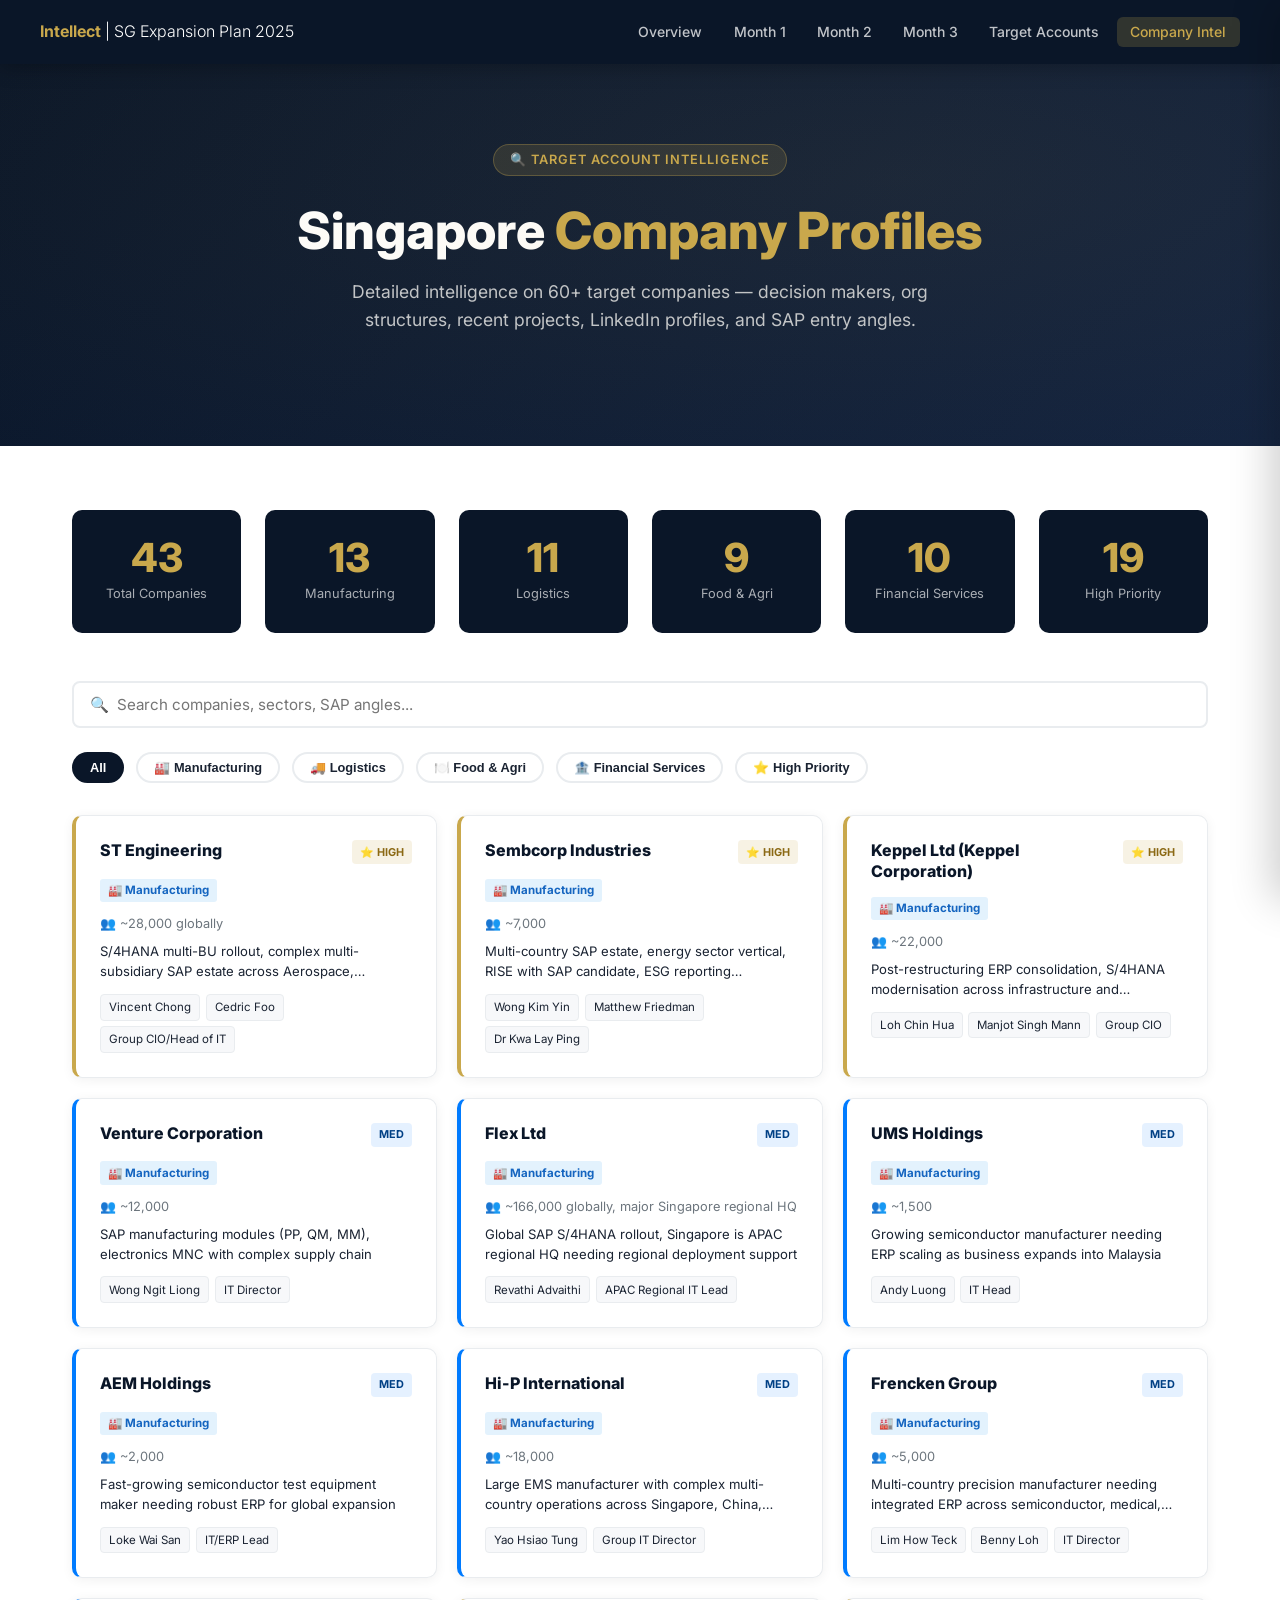
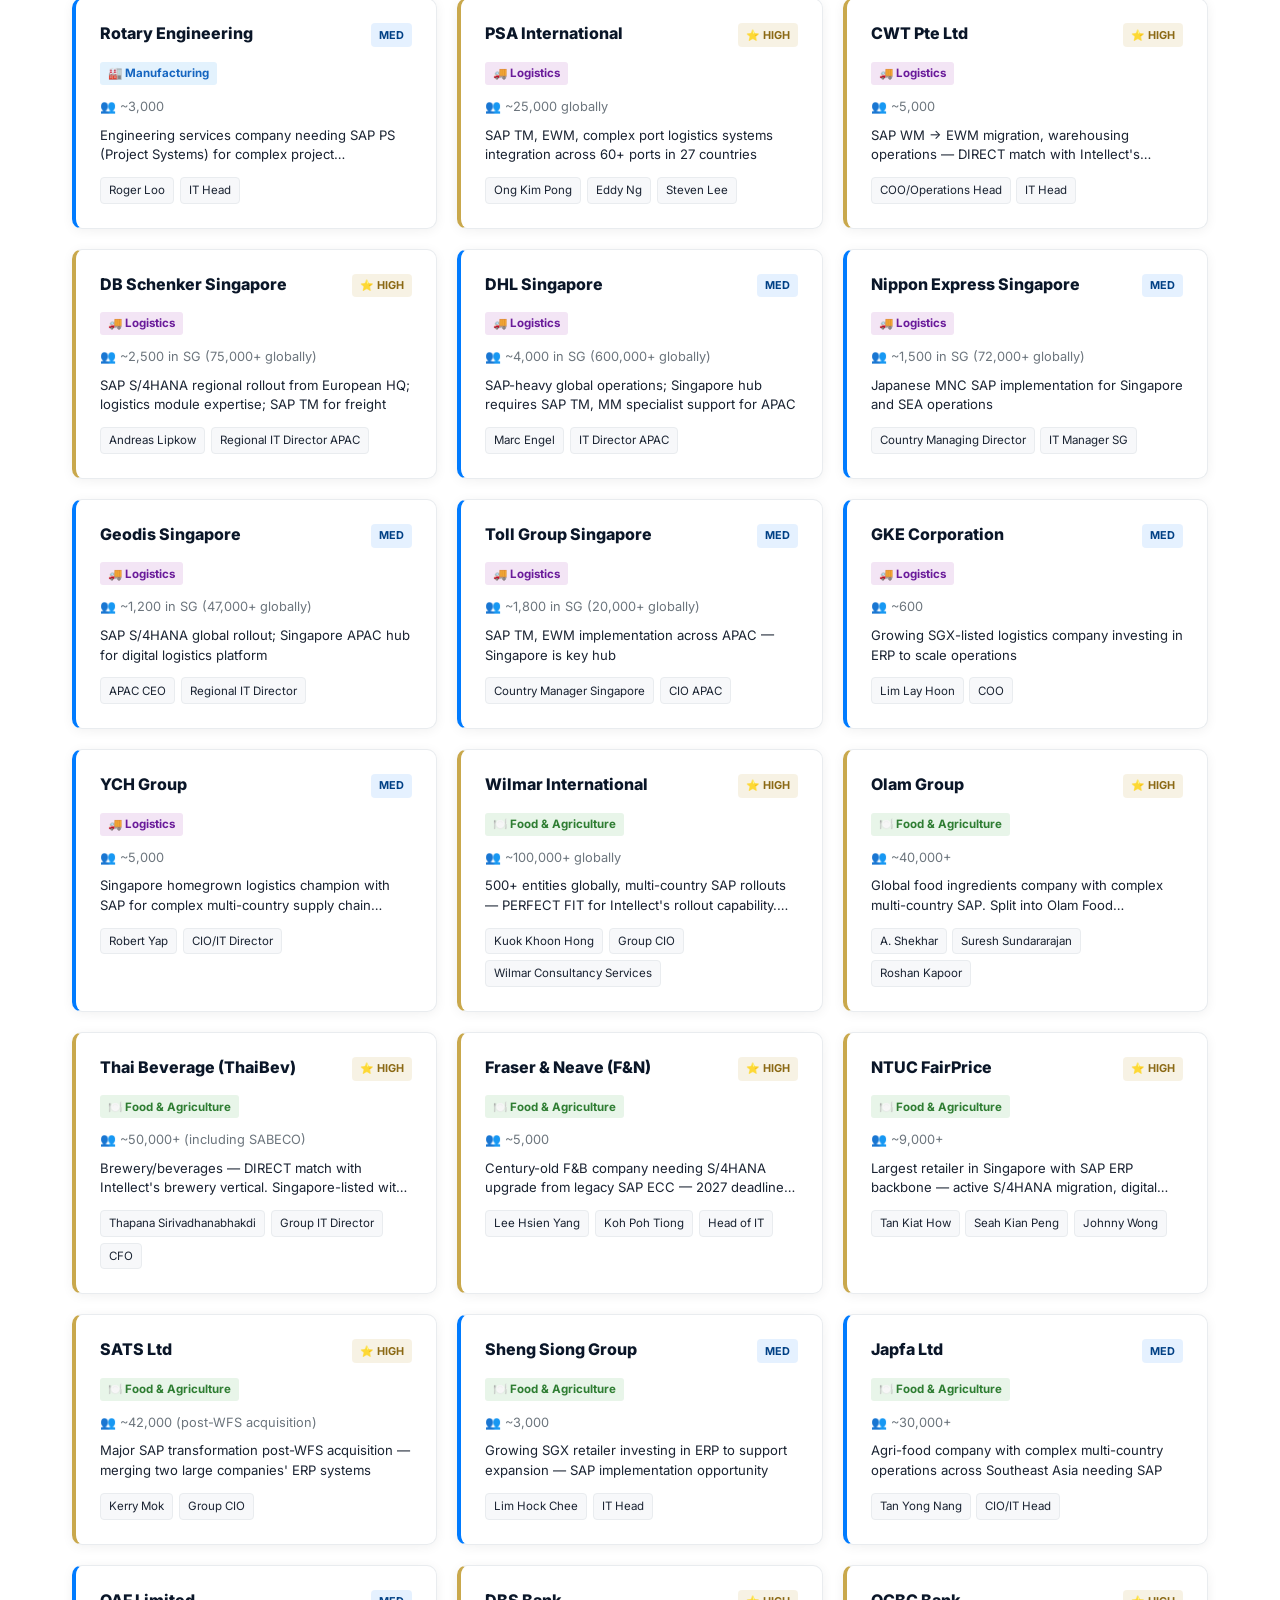
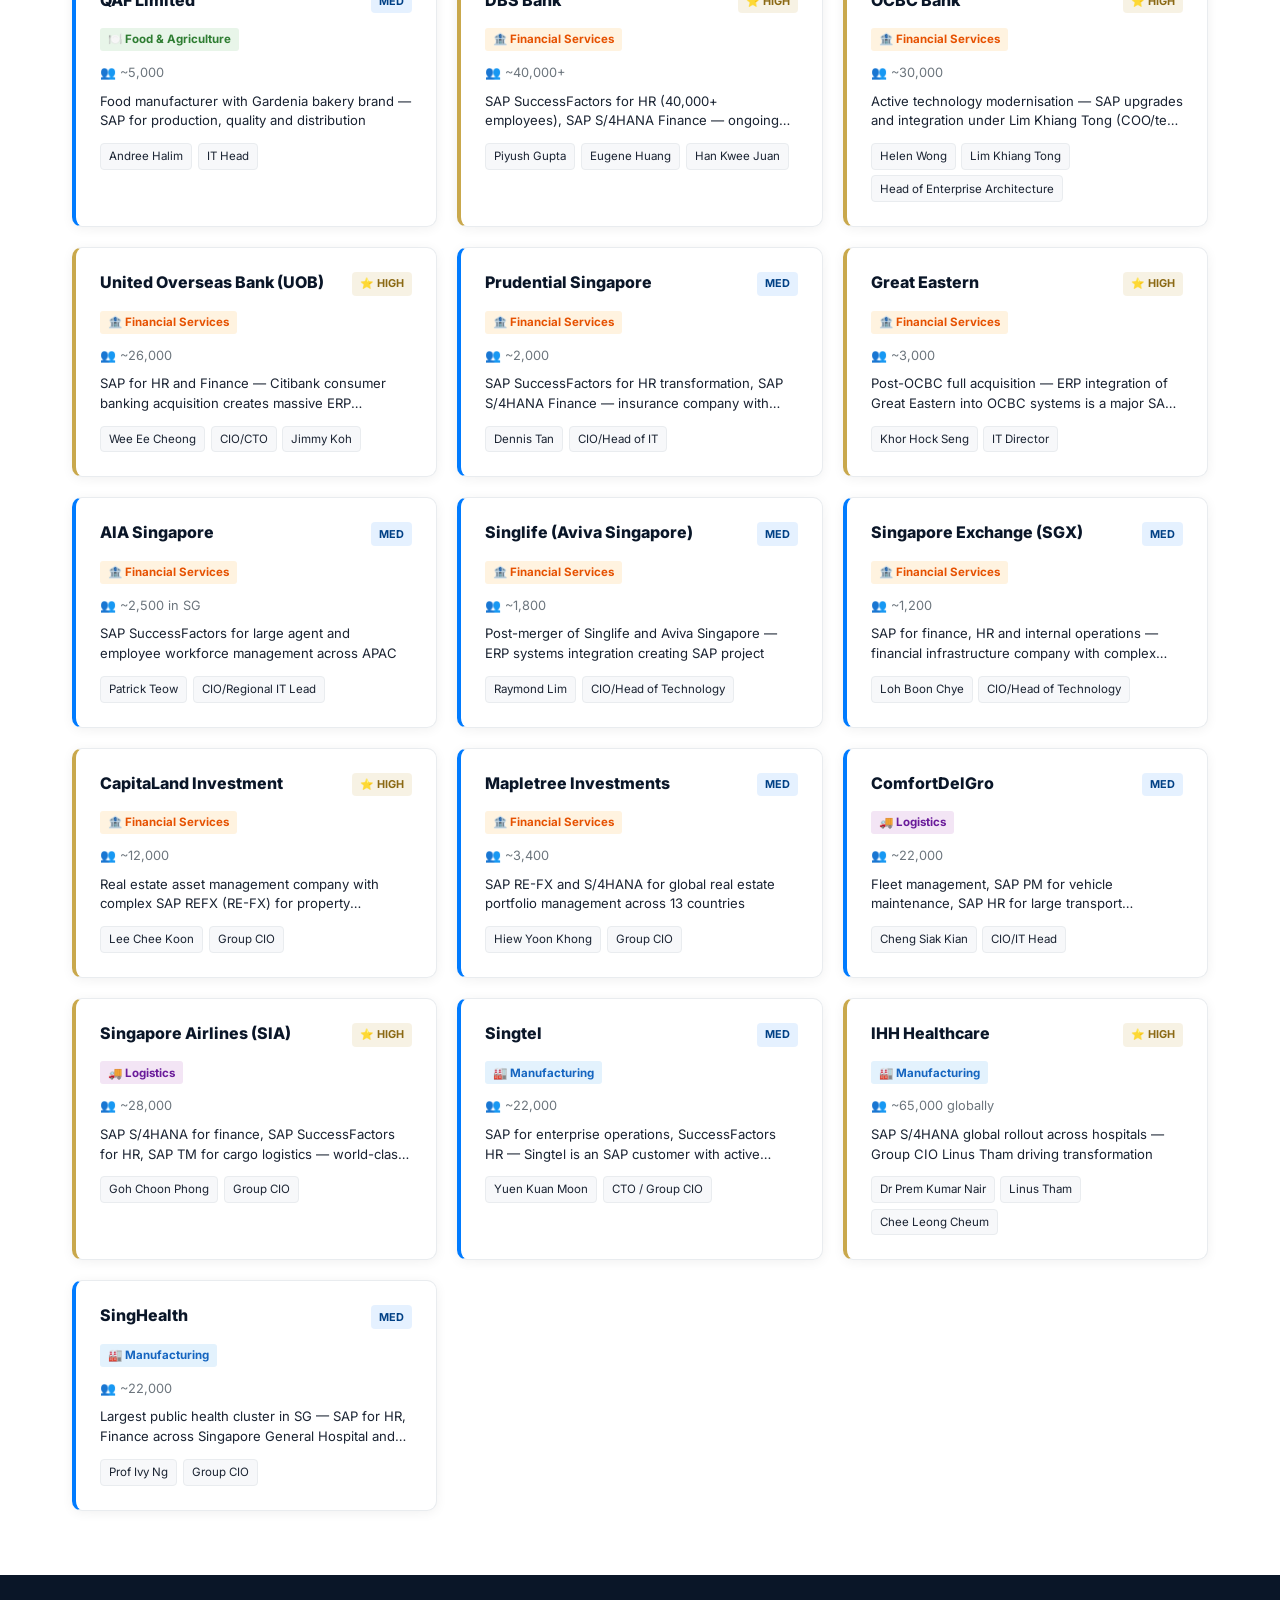
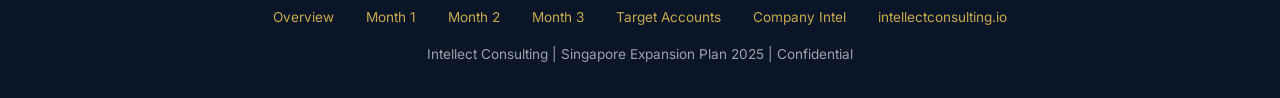
==== companies/index.html @ 0d681bfb "Add Company Intelligence: 60+ detailed profiles with decision makers, LinkedIn links, projects" ====
<!DOCTYPE html>
<html lang="en">
<head>
<meta charset="UTF-8">
<meta name="viewport" content="width=device-width, initial-scale=1.0">
<title>Company Intelligence | Intellect SG Plan</title>
<link rel="stylesheet" href="../style.css">
<style>
.company-grid { display: grid; grid-template-columns: repeat(auto-fill, minmax(320px, 1fr)); gap: 1.25rem; }
.company-card {
  background: #fff; border-radius: 10px; padding: 1.5rem;
  border: 1px solid #e9ecef; box-shadow: 0 2px 12px rgba(0,0,0,0.06);
  cursor: pointer; transition: all 0.2s; position: relative;
  border-left: 4px solid #e9ecef;
}
.company-card:hover { box-shadow: 0 6px 24px rgba(0,0,0,0.12); transform: translateY(-2px); }
.company-card.priority-HIGH { border-left-color: #C9A84C; }
.company-card.priority-MED { border-left-color: #007bff; }
.card-top { display: flex; justify-content: space-between; align-items: flex-start; margin-bottom: 0.75rem; }
.card-name { font-weight: 800; font-size: 1rem; color: #0A1628; line-height: 1.3; flex: 1; margin-right: 0.5rem; }
.p-badge { font-size: 0.68rem; font-weight: 700; padding: 0.2rem 0.5rem; border-radius: 4px; white-space: nowrap; }
.p-badge.HIGH { background: rgba(201,168,76,0.15); color: #8b6914; }
.p-badge.MED { background: rgba(0,123,255,0.1); color: #004085; }
.sector-tag { font-size: 0.72rem; font-weight: 700; padding: 0.15rem 0.5rem; border-radius: 3px; margin-bottom: 0.75rem; display: inline-block; }
.s-mfg { background: #e3f2fd; color: #1565c0; }
.s-log { background: #f3e5f5; color: #6a1b9a; }
.s-fab { background: #e8f5e9; color: #2e7d32; }
.s-fin { background: #fff3e0; color: #e65100; }
.card-emp { font-size: 0.8rem; color: #6c757d; margin-bottom: 0.5rem; }
.card-sap { font-size: 0.82rem; color: #1a2332; line-height: 1.5; margin-bottom: 0.75rem; display: -webkit-box; -webkit-line-clamp: 2; -webkit-box-orient: vertical; overflow: hidden; }
.card-dms { display: flex; flex-wrap: wrap; gap: 0.35rem; }
.dm-chip { background: #f7f8fa; border: 1px solid #e9ecef; padding: 0.2rem 0.5rem; border-radius: 4px; font-size: 0.72rem; color: #1a2332; }

/* Slide Panel */
#panel-overlay { display: none; position: fixed; inset: 0; background: rgba(0,0,0,0.4); z-index: 200; }
#detail-panel {
  position: fixed; right: -520px; top: 0; bottom: 0; width: 520px;
  background: #fff; z-index: 201; overflow-y: auto;
  box-shadow: -8px 0 40px rgba(0,0,0,0.2);
  transition: right 0.3s ease;
  display: flex; flex-direction: column;
}
#detail-panel.open { right: 0; }
#panel-overlay.open { display: block; }
.panel-header {
  background: #0A1628; color: #fff; padding: 1.5rem;
  position: sticky; top: 0; z-index: 1;
}
.panel-close { float: right; background: none; border: none; color: #fff; font-size: 1.5rem; cursor: pointer; line-height: 1; }
.panel-company-name { font-size: 1.3rem; font-weight: 800; margin-bottom: 0.25rem; }
.panel-sector { display: inline-block; }
.panel-body { padding: 1.5rem; flex: 1; }
.panel-section { margin-bottom: 1.75rem; }
.panel-section-title { font-size: 0.75rem; font-weight: 700; letter-spacing: 1.5px; text-transform: uppercase; color: #C9A84C; margin-bottom: 0.75rem; border-bottom: 1px solid #e9ecef; padding-bottom: 0.4rem; }
.quick-stats { display: grid; grid-template-columns: 1fr 1fr; gap: 0.75rem; }
.qs-item { background: #f7f8fa; border-radius: 8px; padding: 0.75rem; }
.qs-label { font-size: 0.7rem; color: #6c757d; font-weight: 600; text-transform: uppercase; letter-spacing: 0.5px; }
.qs-value { font-size: 0.875rem; font-weight: 700; color: #0A1628; margin-top: 0.15rem; }
.dm-list { display: flex; flex-direction: column; gap: 0.75rem; }
.dm-item { background: #f7f8fa; border-radius: 8px; padding: 1rem; display: flex; justify-content: space-between; align-items: center; gap: 0.75rem; }
.dm-info h4 { font-size: 0.9rem; font-weight: 700; color: #0A1628; margin-bottom: 0.15rem; }
.dm-info p { font-size: 0.78rem; color: #6c757d; }
.li-btn { background: #0077B5; color: #fff; padding: 0.35rem 0.65rem; border-radius: 5px; font-size: 0.72rem; font-weight: 700; text-decoration: none; white-space: nowrap; flex-shrink: 0; }
.li-btn:hover { background: #005f91; }
.li-btn.dim { background: #adb5bd; }
.projects-list { list-style: none; }
.projects-list li { padding: 0.5rem 0 0.5rem 1.25rem; position: relative; font-size: 0.875rem; border-bottom: 1px solid #f0f0f0; }
.projects-list li:last-child { border-bottom: none; }
.projects-list li::before { content: '→'; position: absolute; left: 0; color: #C9A84C; font-weight: 700; }
.highlight-box { background: rgba(201,168,76,0.08); border-left: 4px solid #C9A84C; padding: 0.875rem 1rem; border-radius: 0 8px 8px 0; font-size: 0.875rem; color: #1a2332; line-height: 1.6; }
.entry-box { background: #0A1628; color: #fff; padding: 0.875rem 1rem; border-radius: 8px; font-size: 0.875rem; line-height: 1.6; }
.entry-box strong { color: #C9A84C; }
.panel-links { display: flex; gap: 0.75rem; flex-wrap: wrap; }
.panel-links a { padding: 0.5rem 1rem; border-radius: 6px; font-size: 0.82rem; font-weight: 600; text-decoration: none; }
.btn-web { background: #0A1628; color: #fff; }
.btn-li { background: #0077B5; color: #fff; }

.search-row { display: flex; gap: 1rem; margin-bottom: 1.5rem; flex-wrap: wrap; }
.search-box { flex: 1; min-width: 200px; padding: 0.75rem 1rem; border: 2px solid #e9ecef; border-radius: 8px; font-size: 0.95rem; font-family: inherit; outline: none; }
.search-box:focus { border-color: #C9A84C; }
.no-results { text-align: center; padding: 3rem; color: #6c757d; font-size: 1rem; }

@media (max-width: 768px) {
  #detail-panel { width: 100%; right: -100%; }
  .quick-stats { grid-template-columns: 1fr; }
}
</style>
</head>
<body>

<nav>
  <div class="nav-inner">
    <a class="nav-logo" href="../index.html">Intellect <span>| SG Expansion Plan 2025</span></a>
    <ul class="nav-links" id="navLinks">
      <li><a href="../index.html">Overview</a></li>
      <li><a href="../month1.html">Month 1</a></li>
      <li><a href="../month2.html">Month 2</a></li>
      <li><a href="../month3.html">Month 3</a></li>
      <li><a href="../targets.html">Target Accounts</a></li>
      <li><a href="index.html" class="active">Company Intel</a></li>
    </ul>
    <div class="hamburger" onclick="toggleNav()">☰</div>
  </div>
</nav>

<section class="hero">
  <div class="hero-badge">🔍 Target Account Intelligence</div>
  <h1>Singapore <span>Company Profiles</span></h1>
  <p>Detailed intelligence on 60+ target companies — decision makers, org structures, recent projects, LinkedIn profiles, and SAP entry angles.</p>
</section>

<section class="section">
  <div class="container">

    <div class="stats-grid" id="statsGrid">
      <div class="stat-card"><div class="num" id="totalCount">—</div><div class="lbl">Total Companies</div></div>
      <div class="stat-card"><div class="num" id="mfgCount">—</div><div class="lbl">Manufacturing</div></div>
      <div class="stat-card"><div class="num" id="logCount">—</div><div class="lbl">Logistics</div></div>
      <div class="stat-card"><div class="num" id="fabCount">—</div><div class="lbl">Food & Agri</div></div>
      <div class="stat-card"><div class="num" id="finCount">—</div><div class="lbl">Financial Services</div></div>
      <div class="stat-card"><div class="num" id="highCount">—</div><div class="lbl">High Priority</div></div>
    </div>

    <div class="search-row">
      <input class="search-box" id="searchBox" type="text" placeholder="🔍  Search companies, sectors, SAP angles..." oninput="filterCards()">
    </div>

    <div class="filter-bar" id="filterBar">
      <button class="filter-btn active" onclick="setFilter('all',this)">All</button>
      <button class="filter-btn" onclick="setFilter('Manufacturing',this)">🏭 Manufacturing</button>
      <button class="filter-btn" onclick="setFilter('Logistics',this)">🚚 Logistics</button>
      <button class="filter-btn" onclick="setFilter('Food & Agriculture',this)">🍽️ Food & Agri</button>
      <button class="filter-btn" onclick="setFilter('Financial Services',this)">🏦 Financial Services</button>
      <button class="filter-btn" onclick="setFilter('HIGH',this)">⭐ High Priority</button>
    </div>

    <div class="company-grid" id="companyGrid"></div>
    <div class="no-results" id="noResults" style="display:none;">No companies match your search. Try different keywords.</div>
  </div>
</section>

<!-- Detail Panel Overlay -->
<div id="panel-overlay" onclick="closePanel()"></div>

<!-- Detail Panel -->
<div id="detail-panel">
  <div class="panel-header">
    <button class="panel-close" onclick="closePanel()">✕</button>
    <div class="panel-company-name" id="p-name"></div>
    <span class="panel-sector" id="p-sector"></span>
    &nbsp;
    <span class="p-badge" id="p-priority"></span>
  </div>
  <div class="panel-body" id="panelBody"></div>
</div>

<footer>
  <div class="footer-links">
    <a href="../index.html">Overview</a>
    <a href="../month1.html">Month 1</a>
    <a href="../month2.html">Month 2</a>
    <a href="../month3.html">Month 3</a>
    <a href="../targets.html">Target Accounts</a>
    <a href="index.html">Company Intel</a>
    <a href="https://intellectconsulting.io" target="_blank">intellectconsulting.io</a>
  </div>
  <p>Intellect Consulting | Singapore Expansion Plan 2025 | Confidential</p>
</footer>

<script src="data.js"></script>
<script>
function toggleNav(){document.getElementById('navLinks').classList.toggle('open');}

let currentFilter = 'all';

function sectorClass(s) {
  if (s === 'Manufacturing') return 's-mfg';
  if (s === 'Logistics') return 's-log';
  if (s === 'Food & Agriculture') return 's-fab';
  return 's-fin';
}

function sectorEmoji(s) {
  if (s === 'Manufacturing') return '🏭';
  if (s === 'Logistics') return '🚚';
  if (s === 'Food & Agriculture') return '🍽️';
  return '🏦';
}

function buildCards() {
  const grid = document.getElementById('companyGrid');
  grid.innerHTML = '';
  const search = document.getElementById('searchBox').value.toLowerCase();
  let visible = 0;

  (window.COMPANIES || []).forEach(c => {
    const matchFilter = currentFilter === 'all' ||
      c.sector === currentFilter ||
      (currentFilter === 'HIGH' && c.priority === 'HIGH');
    const matchSearch = !search ||
      c.name.toLowerCase().includes(search) ||
      c.sector.toLowerCase().includes(search) ||
      (c.sapAngle||'').toLowerCase().includes(search) ||
      (c.subsector||'').toLowerCase().includes(search);

    if (!matchFilter || !matchSearch) return;
    visible++;

    const dms = (c.decisionMakers||[]).slice(0,3).map(d=>`<span class="dm-chip">${d.name}</span>`).join('');
    const card = document.createElement('div');
    card.className = `company-card priority-${c.priority}`;
    card.onclick = () => openPanel(c.id);
    card.innerHTML = `
      <div class="card-top">
        <div class="card-name">${c.name}</div>
        <span class="p-badge ${c.priority}">${c.priority === 'HIGH' ? '⭐ HIGH' : 'MED'}</span>
      </div>
      <span class="sector-tag ${sectorClass(c.sector)}">${sectorEmoji(c.sector)} ${c.sector}</span>
      <div class="card-emp">👥 ${c.employees}</div>
      <div class="card-sap">${c.sapAngle}</div>
      <div class="card-dms">${dms}</div>
    `;
    grid.appendChild(card);
  });

  document.getElementById('noResults').style.display = visible === 0 ? 'block' : 'none';
}

function filterCards() { buildCards(); }

function setFilter(f, btn) {
  currentFilter = f;
  document.querySelectorAll('.filter-btn').forEach(b => b.classList.remove('active'));
  btn.classList.add('active');
  buildCards();
}

function updateStats() {
  const all = window.COMPANIES || [];
  document.getElementById('totalCount').textContent = all.length;
  document.getElementById('mfgCount').textContent = all.filter(c=>c.sector==='Manufacturing').length;
  document.getElementById('logCount').textContent = all.filter(c=>c.sector==='Logistics').length;
  document.getElementById('fabCount').textContent = all.filter(c=>c.sector==='Food & Agriculture').length;
  document.getElementById('finCount').textContent = all.filter(c=>c.sector==='Financial Services').length;
  document.getElementById('highCount').textContent = all.filter(c=>c.priority==='HIGH').length;
}

function openPanel(id) {
  const c = (window.COMPANIES||[]).find(x=>x.id===id);
  if (!c) return;

  document.getElementById('p-name').textContent = c.name;
  document.getElementById('p-sector').innerHTML = `<span class="sector-tag ${sectorClass(c.sector)}" style="vertical-align:middle">${sectorEmoji(c.sector)} ${c.sector}</span>`;
  const pb = document.getElementById('p-priority');
  pb.textContent = c.priority === 'HIGH' ? '⭐ HIGH PRIORITY' : 'MED PRIORITY';
  pb.className = `p-badge ${c.priority}`;

  const dmsHtml = (c.decisionMakers||[]).map(d=>`
    <div class="dm-item">
      <div class="dm-info">
        <h4>${d.name}</h4>
        <p>${d.title}</p>
      </div>
      ${d.linkedin ? `<a href="${d.linkedin}" target="_blank" class="li-btn">LinkedIn →</a>` : '<span class="li-btn dim">Search</span>'}
    </div>`).join('');

  const projectsHtml = (c.recentProjects||[]).map(p=>`<li>${p}</li>`).join('');

  document.getElementById('panelBody').innerHTML = `
    <div class="panel-section">
      <div class="panel-section-title">Quick Stats</div>
      <div class="quick-stats">
        <div class="qs-item"><div class="qs-label">Employees</div><div class="qs-value">${c.employees||'—'}</div></div>
        <div class="qs-item"><div class="qs-label">Revenue</div><div class="qs-value">${c.revenue||'—'}</div></div>
        <div class="qs-item"><div class="qs-label">Listed</div><div class="qs-value">${c.listed||'—'}</div></div>
        <div class="qs-item"><div class="qs-label">Subsector</div><div class="qs-value">${c.subsector||'—'}</div></div>
      </div>
    </div>

    <div class="panel-section">
      <div class="panel-section-title">Decision Makers & IT Leadership</div>
      <div class="dm-list">${dmsHtml}</div>
    </div>

    <div class="panel-section">
      <div class="panel-section-title">SAP Opportunity</div>
      <div class="highlight-box">${c.sapAngle||'—'}</div>
    </div>

    <div class="panel-section">
      <div class="panel-section-title">Recent Projects & Initiatives</div>
      <ul class="projects-list">${projectsHtml}</ul>
    </div>

    <div class="panel-section">
      <div class="panel-section-title">Why Approach Now</div>
      <div class="highlight-box">${c.whyApproach||'—'}</div>
    </div>

    <div class="panel-section">
      <div class="panel-section-title">Intellect Entry Angle</div>
      <div class="entry-box"><strong>How to pitch:</strong> ${c.entryAngle||'—'}</div>
    </div>

    <div class="panel-section">
      <div class="panel-section-title">Links</div>
      <div class="panel-links">
        ${c.website ? `<a href="${c.website}" target="_blank" class="panel-links btn-web">🌐 Website</a>` : ''}
        ${c.linkedin ? `<a href="${c.linkedin}" target="_blank" class="panel-links btn-li">💼 LinkedIn</a>` : ''}
      </div>
    </div>
  `;

  document.getElementById('detail-panel').classList.add('open');
  document.getElementById('panel-overlay').classList.add('open');
  history.replaceState(null, '', '#'+id);
}

function closePanel() {
  document.getElementById('detail-panel').classList.remove('open');
  document.getElementById('panel-overlay').classList.remove('open');
  history.replaceState(null, '', window.location.pathname);
}

window.onload = () => {
  updateStats();
  buildCards();
  const hash = window.location.hash.replace('#','');
  if (hash) openPanel(hash);
};
</script>
</body>
</html>
---- style.css ----
@import url('https://fonts.googleapis.com/css2?family=Inter:wght@300;400;500;600;700;800&display=swap');

:root {
  --navy: #0A1628;
  --navy-light: #112240;
  --gold: #C9A84C;
  --gold-light: #E8C76A;
  --white: #ffffff;
  --gray-100: #f7f8fa;
  --gray-200: #e9ecef;
  --gray-600: #6c757d;
  --text: #1a2332;
  --green: #28a745;
  --red: #dc3545;
  --radius: 10px;
  --shadow: 0 4px 20px rgba(0,0,0,0.08);
  --shadow-hover: 0 8px 30px rgba(0,0,0,0.15);
}

* { margin: 0; padding: 0; box-sizing: border-box; }

body {
  font-family: 'Inter', sans-serif;
  color: var(--text);
  background: var(--white);
  line-height: 1.6;
}

/* ── NAV ── */
nav {
  background: var(--navy);
  padding: 0 2rem;
  position: sticky;
  top: 0;
  z-index: 100;
  box-shadow: 0 2px 20px rgba(0,0,0,0.3);
}
.nav-inner {
  max-width: 1200px;
  margin: 0 auto;
  display: flex;
  align-items: center;
  justify-content: space-between;
  height: 64px;
}
.nav-logo {
  color: var(--gold);
  font-weight: 700;
  font-size: 1rem;
  text-decoration: none;
  white-space: nowrap;
}
.nav-logo span { color: var(--white); font-weight: 300; }
.nav-links {
  display: flex;
  list-style: none;
  gap: 0.25rem;
}
.nav-links a {
  color: rgba(255,255,255,0.75);
  text-decoration: none;
  padding: 0.4rem 0.85rem;
  border-radius: 6px;
  font-size: 0.875rem;
  font-weight: 500;
  transition: all 0.2s;
}
.nav-links a:hover, .nav-links a.active {
  color: var(--white);
  background: rgba(201,168,76,0.2);
}
.nav-links a.active { color: var(--gold); }

.hamburger { display: none; cursor: pointer; color: var(--white); font-size: 1.5rem; }

/* ── HERO ── */
.hero {
  background: linear-gradient(135deg, var(--navy) 0%, var(--navy-light) 100%);
  color: var(--white);
  padding: 5rem 2rem;
  text-align: center;
  position: relative;
  overflow: hidden;
}
.hero::before {
  content: '';
  position: absolute;
  top: -50%;
  left: -50%;
  width: 200%;
  height: 200%;
  background: radial-gradient(ellipse at 60% 40%, rgba(201,168,76,0.08) 0%, transparent 60%);
  pointer-events: none;
}
.hero-badge {
  display: inline-block;
  background: rgba(201,168,76,0.15);
  border: 1px solid rgba(201,168,76,0.3);
  color: var(--gold);
  padding: 0.3rem 1rem;
  border-radius: 20px;
  font-size: 0.8rem;
  font-weight: 600;
  letter-spacing: 1px;
  text-transform: uppercase;
  margin-bottom: 1.5rem;
}
.hero h1 {
  font-size: clamp(2rem, 5vw, 3.2rem);
  font-weight: 800;
  margin-bottom: 1rem;
  line-height: 1.2;
}
.hero h1 span { color: var(--gold); }
.hero p {
  font-size: 1.1rem;
  color: rgba(255,255,255,0.75);
  max-width: 600px;
  margin: 0 auto 2rem;
}
.hero-cta {
  display: inline-flex;
  gap: 1rem;
  flex-wrap: wrap;
  justify-content: center;
}
.btn {
  padding: 0.75rem 1.75rem;
  border-radius: 8px;
  font-weight: 600;
  font-size: 0.9rem;
  text-decoration: none;
  transition: all 0.2s;
  cursor: pointer;
  border: none;
  display: inline-block;
}
.btn-gold { background: var(--gold); color: var(--navy); }
.btn-gold:hover { background: var(--gold-light); transform: translateY(-2px); }
.btn-outline { border: 2px solid rgba(255,255,255,0.3); color: var(--white); background: transparent; }
.btn-outline:hover { border-color: var(--gold); color: var(--gold); }

/* ── CONTAINER ── */
.container { max-width: 1200px; margin: 0 auto; padding: 0 2rem; }
.section { padding: 4rem 2rem; }
.section-alt { background: var(--gray-100); }

.section-header { text-align: center; margin-bottom: 3rem; }
.section-header .label {
  color: var(--gold);
  font-weight: 700;
  font-size: 0.8rem;
  letter-spacing: 2px;
  text-transform: uppercase;
  margin-bottom: 0.5rem;
}
.section-header h2 { font-size: clamp(1.6rem, 3vw, 2.2rem); font-weight: 800; color: var(--navy); }
.section-header p { color: var(--gray-600); max-width: 600px; margin: 0.75rem auto 0; }

/* ── CARDS ── */
.cards-grid { display: grid; gap: 1.5rem; }
.cards-3 { grid-template-columns: repeat(auto-fit, minmax(280px, 1fr)); }
.cards-2 { grid-template-columns: repeat(auto-fit, minmax(340px, 1fr)); }

.card {
  background: var(--white);
  border-radius: var(--radius);
  padding: 2rem;
  box-shadow: var(--shadow);
  border: 1px solid var(--gray-200);
  transition: all 0.2s;
}
.card:hover { box-shadow: var(--shadow-hover); transform: translateY(-3px); }
.card-icon { font-size: 2.5rem; margin-bottom: 1rem; }
.card h3 { font-size: 1.1rem; font-weight: 700; color: var(--navy); margin-bottom: 0.5rem; }
.card p { color: var(--gray-600); font-size: 0.9rem; }

.card-gold-top { border-top: 4px solid var(--gold); }
.card-partner {
  background: var(--white);
  border-radius: var(--radius);
  padding: 2rem;
  box-shadow: var(--shadow);
  border: 1px solid var(--gray-200);
  border-left: 5px solid var(--gold);
  transition: all 0.2s;
}
.card-partner:hover { box-shadow: var(--shadow-hover); }
.card-partner h3 { color: var(--navy); font-size: 1.2rem; font-weight: 700; margin-bottom: 0.25rem; }
.card-partner .badge {
  display: inline-block;
  background: rgba(201,168,76,0.12);
  color: #8b6914;
  border: 1px solid rgba(201,168,76,0.3);
  padding: 0.2rem 0.6rem;
  border-radius: 4px;
  font-size: 0.72rem;
  font-weight: 700;
  text-transform: uppercase;
  letter-spacing: 0.5px;
  margin-bottom: 1rem;
}
.card-partner ul { list-style: none; margin: 1rem 0; }
.card-partner ul li {
  padding: 0.3rem 0;
  font-size: 0.875rem;
  color: var(--text);
  padding-left: 1.2rem;
  position: relative;
}
.card-partner ul li::before { content: '→'; position: absolute; left: 0; color: var(--gold); }
.card-partner .contact-angle {
  background: var(--navy);
  color: var(--white);
  padding: 0.6rem 1rem;
  border-radius: 6px;
  font-size: 0.8rem;
  margin-top: 1rem;
}
.card-partner .contact-angle strong { color: var(--gold); }

/* ── TABLES ── */
.table-wrap { overflow-x: auto; border-radius: var(--radius); box-shadow: var(--shadow); }
table { width: 100%; border-collapse: collapse; background: var(--white); }
thead { background: var(--navy); color: var(--white); }
thead th { padding: 1rem 1.25rem; text-align: left; font-size: 0.8rem; font-weight: 600; letter-spacing: 0.5px; text-transform: uppercase; white-space: nowrap; }
tbody tr { border-bottom: 1px solid var(--gray-200); transition: background 0.15s; }
tbody tr:hover { background: var(--gray-100); }
tbody td { padding: 0.875rem 1.25rem; font-size: 0.875rem; vertical-align: top; }
.td-company { font-weight: 700; color: var(--navy); }
.td-angle { color: var(--gray-600); font-size: 0.82rem; }
.priority-high { background: #fff3cd; color: #856404; padding: 0.2rem 0.6rem; border-radius: 4px; font-size: 0.75rem; font-weight: 700; }
.priority-med { background: #d1ecf1; color: #0c5460; padding: 0.2rem 0.6rem; border-radius: 4px; font-size: 0.75rem; font-weight: 700; }
.status-badge { background: var(--gray-200); color: var(--gray-600); padding: 0.2rem 0.6rem; border-radius: 4px; font-size: 0.75rem; font-weight: 600; }

/* ── WEEK TRACKER ── */
.week-table { width: 100%; border-collapse: collapse; }
.week-table th { background: var(--navy); color: var(--white); padding: 0.875rem 1.25rem; text-align: left; font-size: 0.8rem; font-weight: 600; }
.week-table td { padding: 0.875rem 1.25rem; border-bottom: 1px solid var(--gray-200); font-size: 0.875rem; }
.week-table tr:hover td { background: #f0f4ff; }
.week-num { font-weight: 700; color: var(--navy); white-space: nowrap; }
.week-month { font-size: 0.75rem; font-weight: 700; padding: 0.2rem 0.6rem; border-radius: 4px; }
.wm1 { background: rgba(201,168,76,0.15); color: #8b6914; }
.wm2 { background: rgba(40,167,69,0.12); color: #155724; }
.wm3 { background: rgba(0,123,255,0.12); color: #004085; }

/* ── STEPS ── */
.steps { display: flex; flex-direction: column; gap: 1.5rem; }
.step { display: flex; gap: 1.5rem; align-items: flex-start; }
.step-num {
  width: 40px; height: 40px;
  background: var(--gold);
  color: var(--navy);
  border-radius: 50%;
  display: flex; align-items: center; justify-content: center;
  font-weight: 800; font-size: 0.9rem;
  flex-shrink: 0;
}
.step-content h4 { font-weight: 700; color: var(--navy); margin-bottom: 0.25rem; }
.step-content p { color: var(--gray-600); font-size: 0.875rem; }

/* ── EMAIL TEMPLATE ── */
.email-template {
  background: var(--navy);
  border-radius: var(--radius);
  padding: 2rem;
  color: rgba(255,255,255,0.9);
  font-family: monospace;
  font-size: 0.85rem;
  line-height: 1.8;
  position: relative;
}
.email-template .label {
  position: absolute;
  top: 1rem; right: 1rem;
  background: var(--gold);
  color: var(--navy);
  padding: 0.2rem 0.6rem;
  border-radius: 4px;
  font-size: 0.72rem;
  font-weight: 700;
}
.email-template strong { color: var(--gold); }

/* ── STATS ── */
.stats-grid { display: grid; grid-template-columns: repeat(auto-fit, minmax(150px, 1fr)); gap: 1.5rem; margin-bottom: 3rem; }
.stat-card {
  background: var(--navy);
  color: var(--white);
  border-radius: var(--radius);
  padding: 1.75rem;
  text-align: center;
}
.stat-card .num { font-size: 2.5rem; font-weight: 800; color: var(--gold); line-height: 1; }
.stat-card .lbl { font-size: 0.8rem; color: rgba(255,255,255,0.65); margin-top: 0.4rem; }

/* ── FILTER BAR ── */
.filter-bar { display: flex; gap: 0.75rem; flex-wrap: wrap; margin-bottom: 2rem; }
.filter-btn {
  padding: 0.4rem 1rem;
  border: 2px solid var(--gray-200);
  background: var(--white);
  border-radius: 20px;
  font-size: 0.8rem;
  font-weight: 600;
  cursor: pointer;
  transition: all 0.2s;
  color: var(--text);
}
.filter-btn:hover, .filter-btn.active { background: var(--navy); color: var(--white); border-color: var(--navy); }

/* ── TIMELINE ── */
.timeline { position: relative; padding-left: 2rem; }
.timeline::before { content: ''; position: absolute; left: 0; top: 0; bottom: 0; width: 3px; background: linear-gradient(to bottom, var(--gold), var(--navy)); border-radius: 3px; }
.timeline-item { position: relative; margin-bottom: 2rem; }
.timeline-item::before {
  content: '';
  position: absolute;
  left: -2.4rem;
  top: 0.4rem;
  width: 14px; height: 14px;
  background: var(--gold);
  border-radius: 50%;
  border: 3px solid var(--white);
  box-shadow: 0 0 0 2px var(--gold);
}
.timeline-item h4 { font-weight: 700; color: var(--navy); margin-bottom: 0.25rem; }
.timeline-item p { font-size: 0.875rem; color: var(--gray-600); }

/* ── CHECKLIST ── */
.checklist { list-style: none; display: flex; flex-direction: column; gap: 0.75rem; }
.checklist li {
  display: flex;
  gap: 0.75rem;
  align-items: flex-start;
  padding: 0.875rem 1rem;
  background: var(--white);
  border-radius: 8px;
  border: 1px solid var(--gray-200);
  font-size: 0.9rem;
}
.checklist li::before {
  content: '☐';
  color: var(--gold);
  font-size: 1.1rem;
  flex-shrink: 0;
  line-height: 1.4;
}

/* ── FOOTER ── */
footer {
  background: var(--navy);
  color: rgba(255,255,255,0.6);
  text-align: center;
  padding: 2rem;
  font-size: 0.85rem;
}
footer a { color: var(--gold); text-decoration: none; }
footer .footer-links { display: flex; justify-content: center; gap: 2rem; margin-bottom: 1rem; flex-wrap: wrap; }

/* ── RESPONSIVE ── */
@media (max-width: 768px) {
  .nav-links { display: none; flex-direction: column; position: absolute; top: 64px; left: 0; right: 0; background: var(--navy); padding: 1rem; gap: 0.25rem; }
  .nav-links.open { display: flex; }
  .hamburger { display: block; }
  .section { padding: 3rem 1rem; }
  .hero { padding: 3.5rem 1.25rem; }
  .cards-3, .cards-2 { grid-template-columns: 1fr; }
}

.tag {
  display: inline-block;
  padding: 0.2rem 0.6rem;
  border-radius: 4px;
  font-size: 0.75rem;
  font-weight: 700;
  margin-right: 0.4rem;
  margin-bottom: 0.4rem;
}
.tag-mfg { background: #e3f2fd; color: #1565c0; }
.tag-log { background: #f3e5f5; color: #6a1b9a; }
.tag-fab { background: #e8f5e9; color: #2e7d32; }
.tag-fin { background: #fff3e0; color: #e65100; }
.tag-gov { background: #fce4ec; color: #880e4f; }
.tag-ai  { background: #e0f2f1; color: #00695c; }

.info-box {
  background: var(--gray-100);
  border-left: 4px solid var(--gold);
  padding: 1.25rem 1.5rem;
  border-radius: 0 var(--radius) var(--radius) 0;
  margin: 1.5rem 0;
}
.info-box h4 { color: var(--navy); font-weight: 700; margin-bottom: 0.4rem; }
.info-box p, .info-box li { font-size: 0.875rem; color: var(--gray-600); }
.info-box ul { padding-left: 1.25rem; }
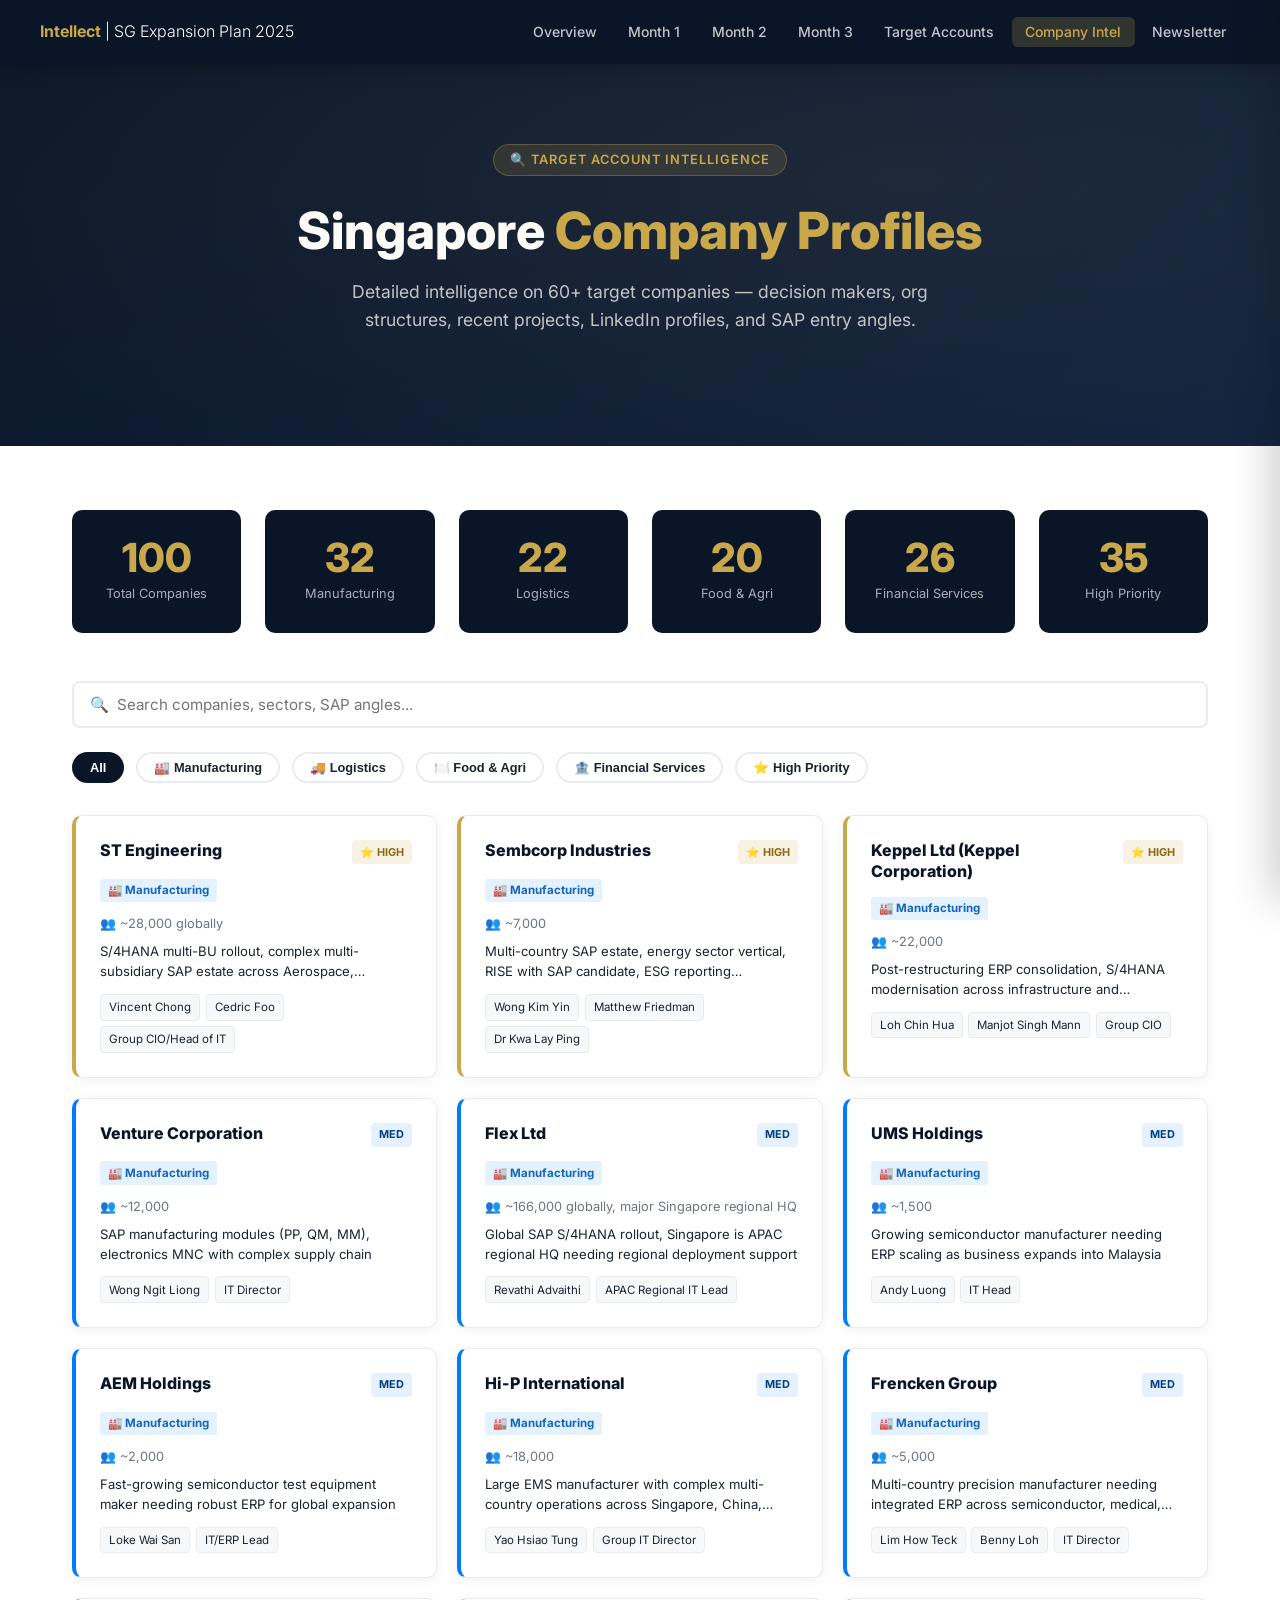
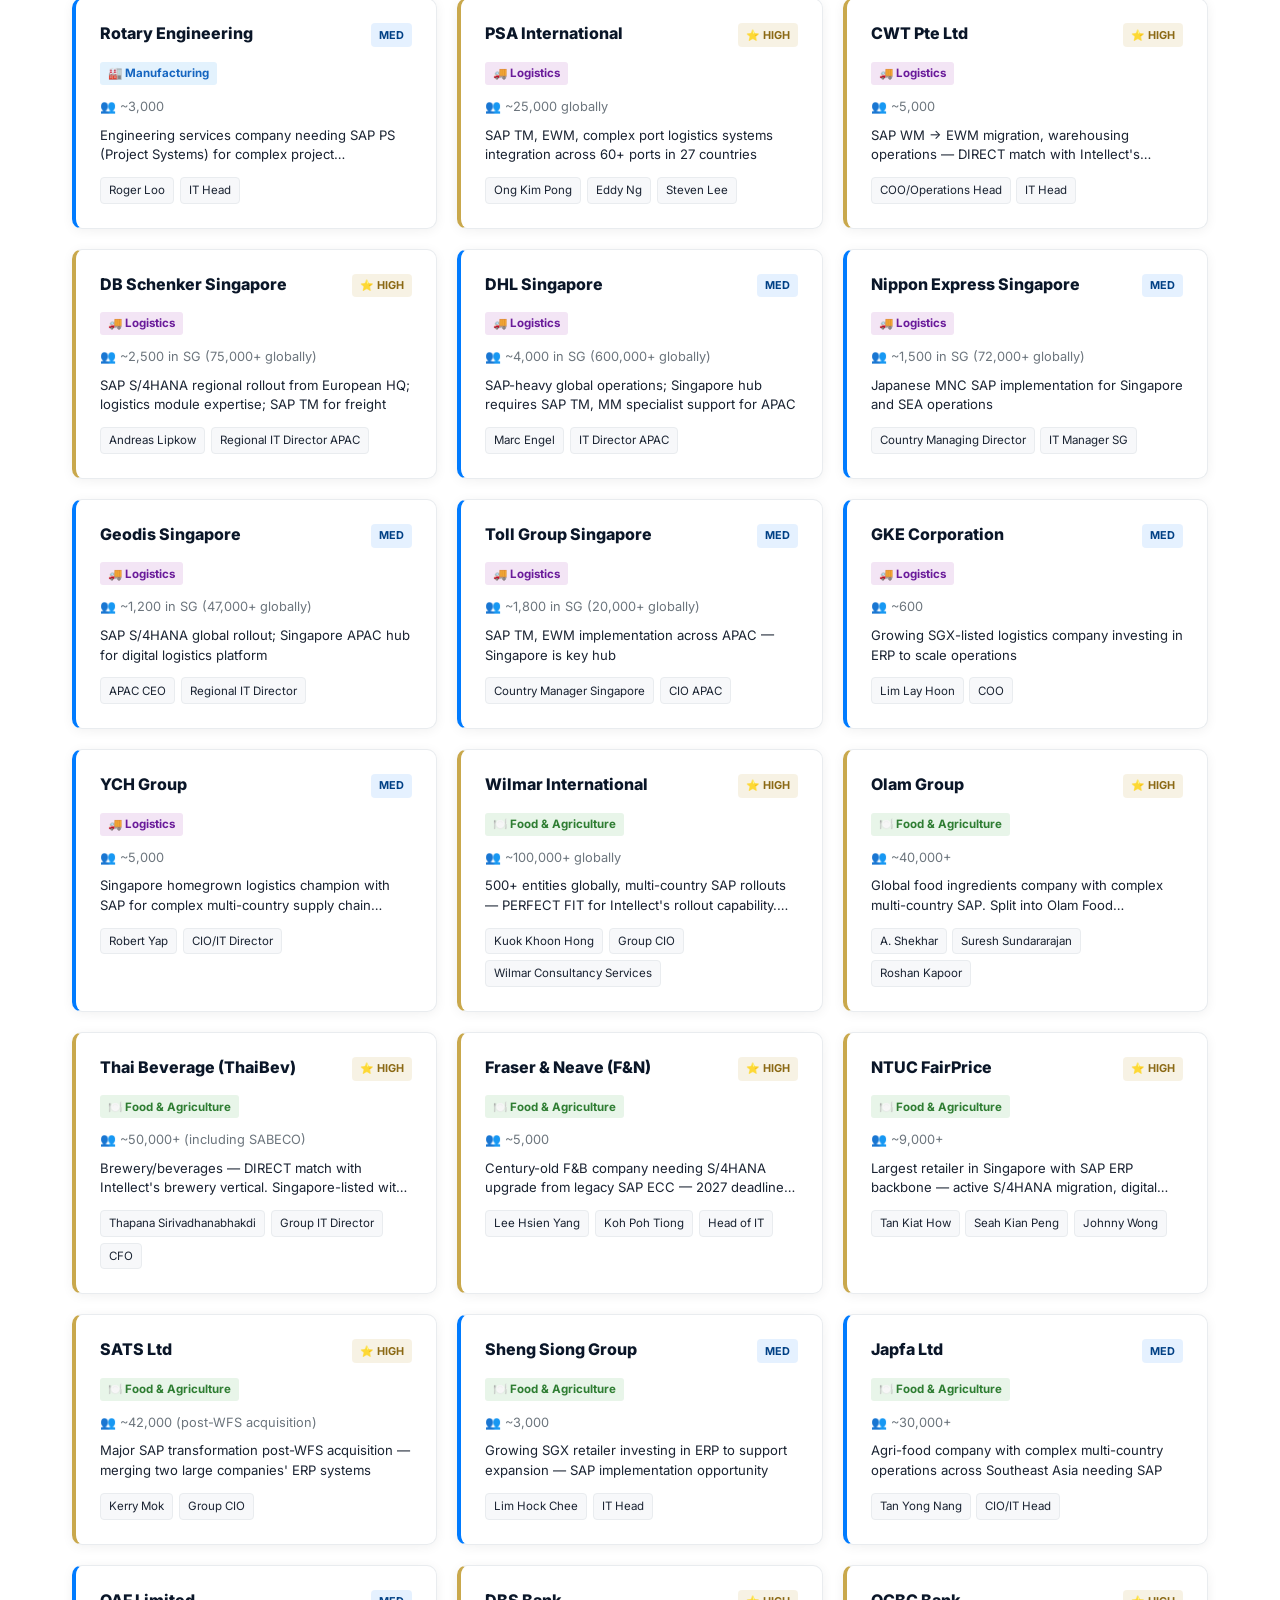
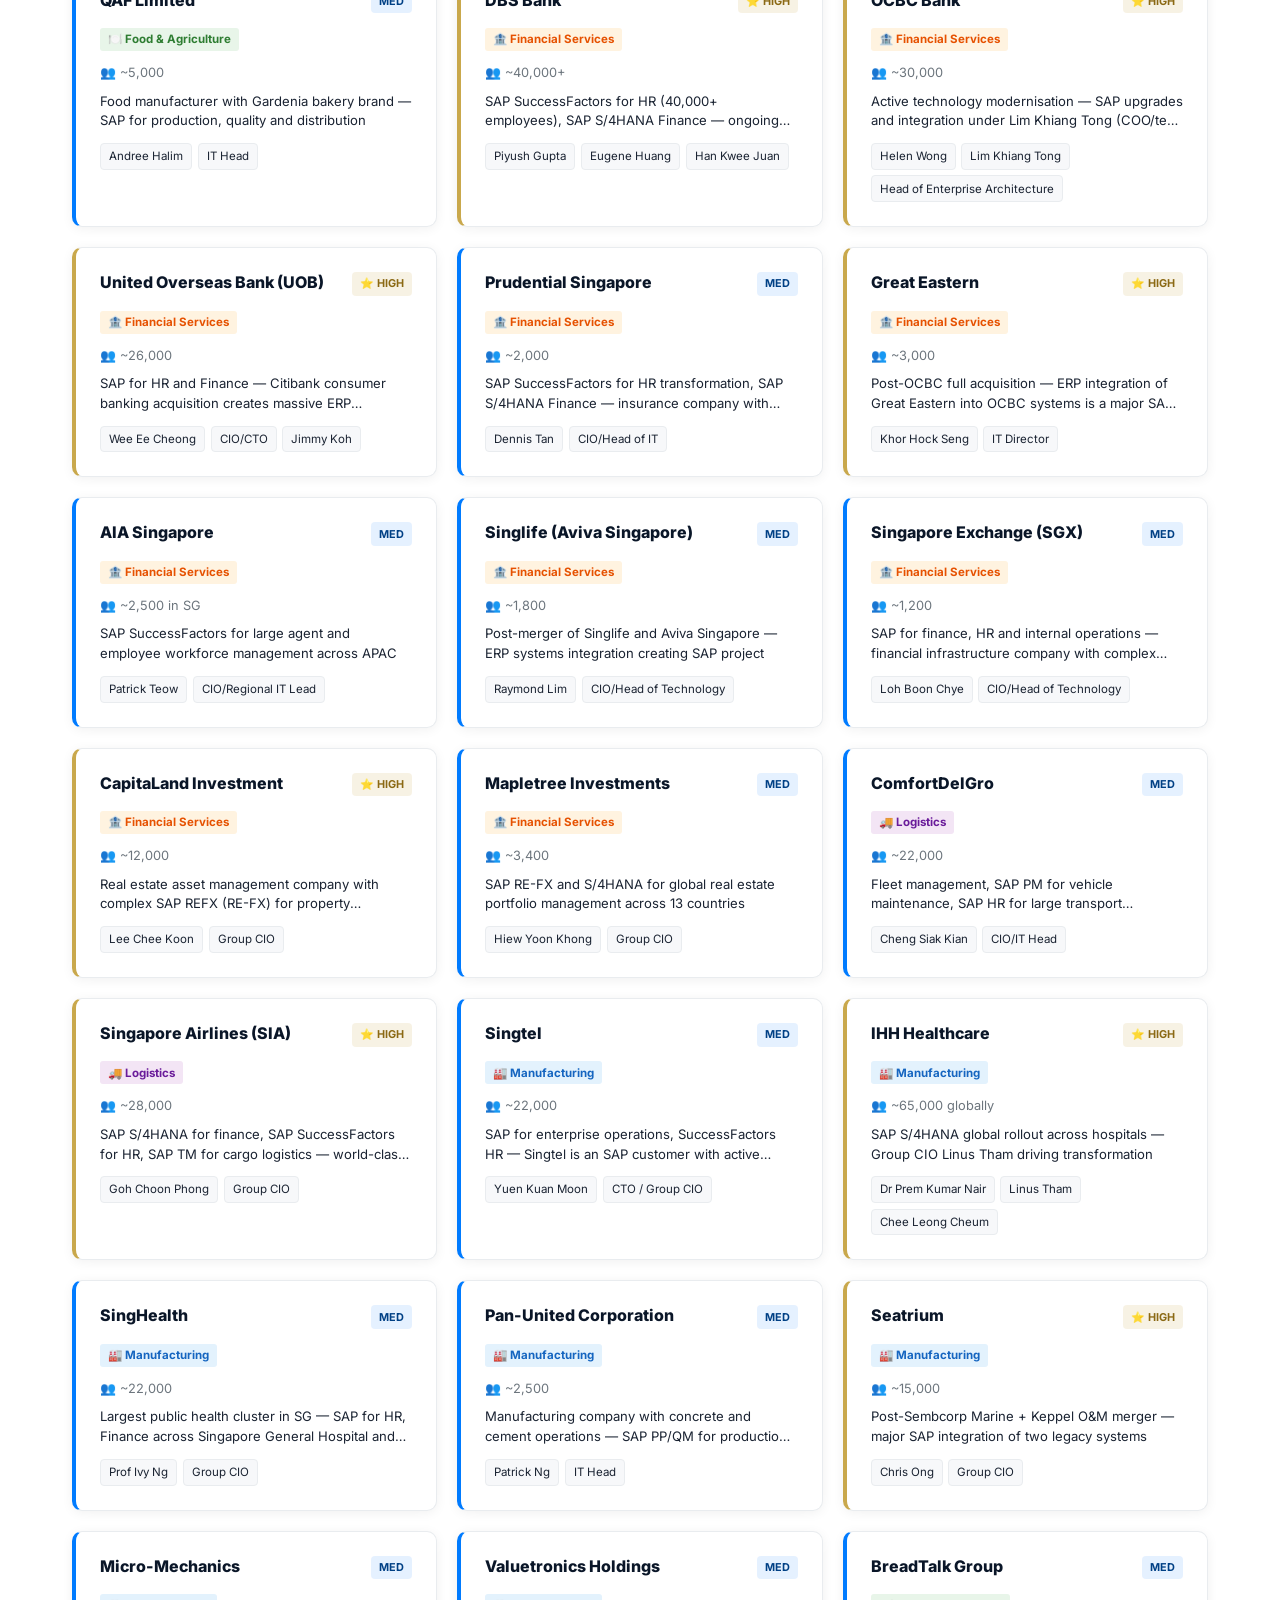
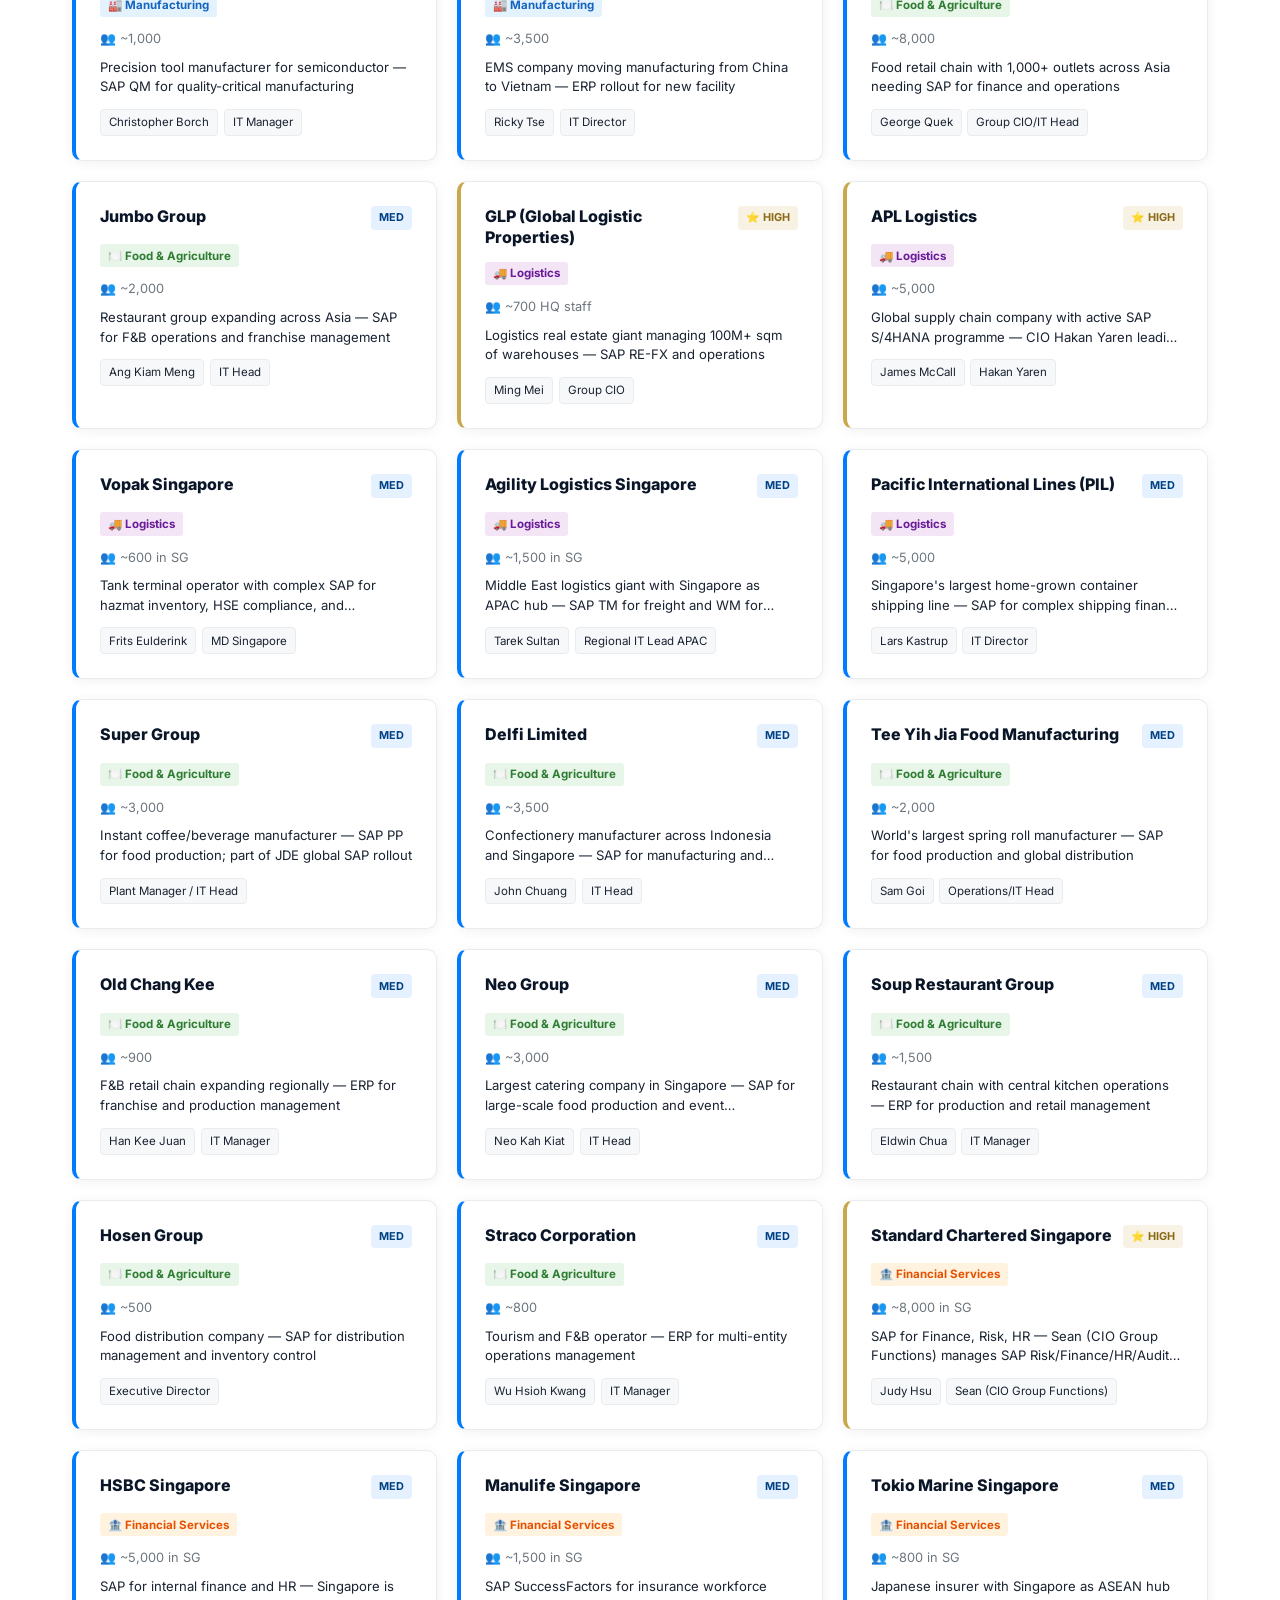
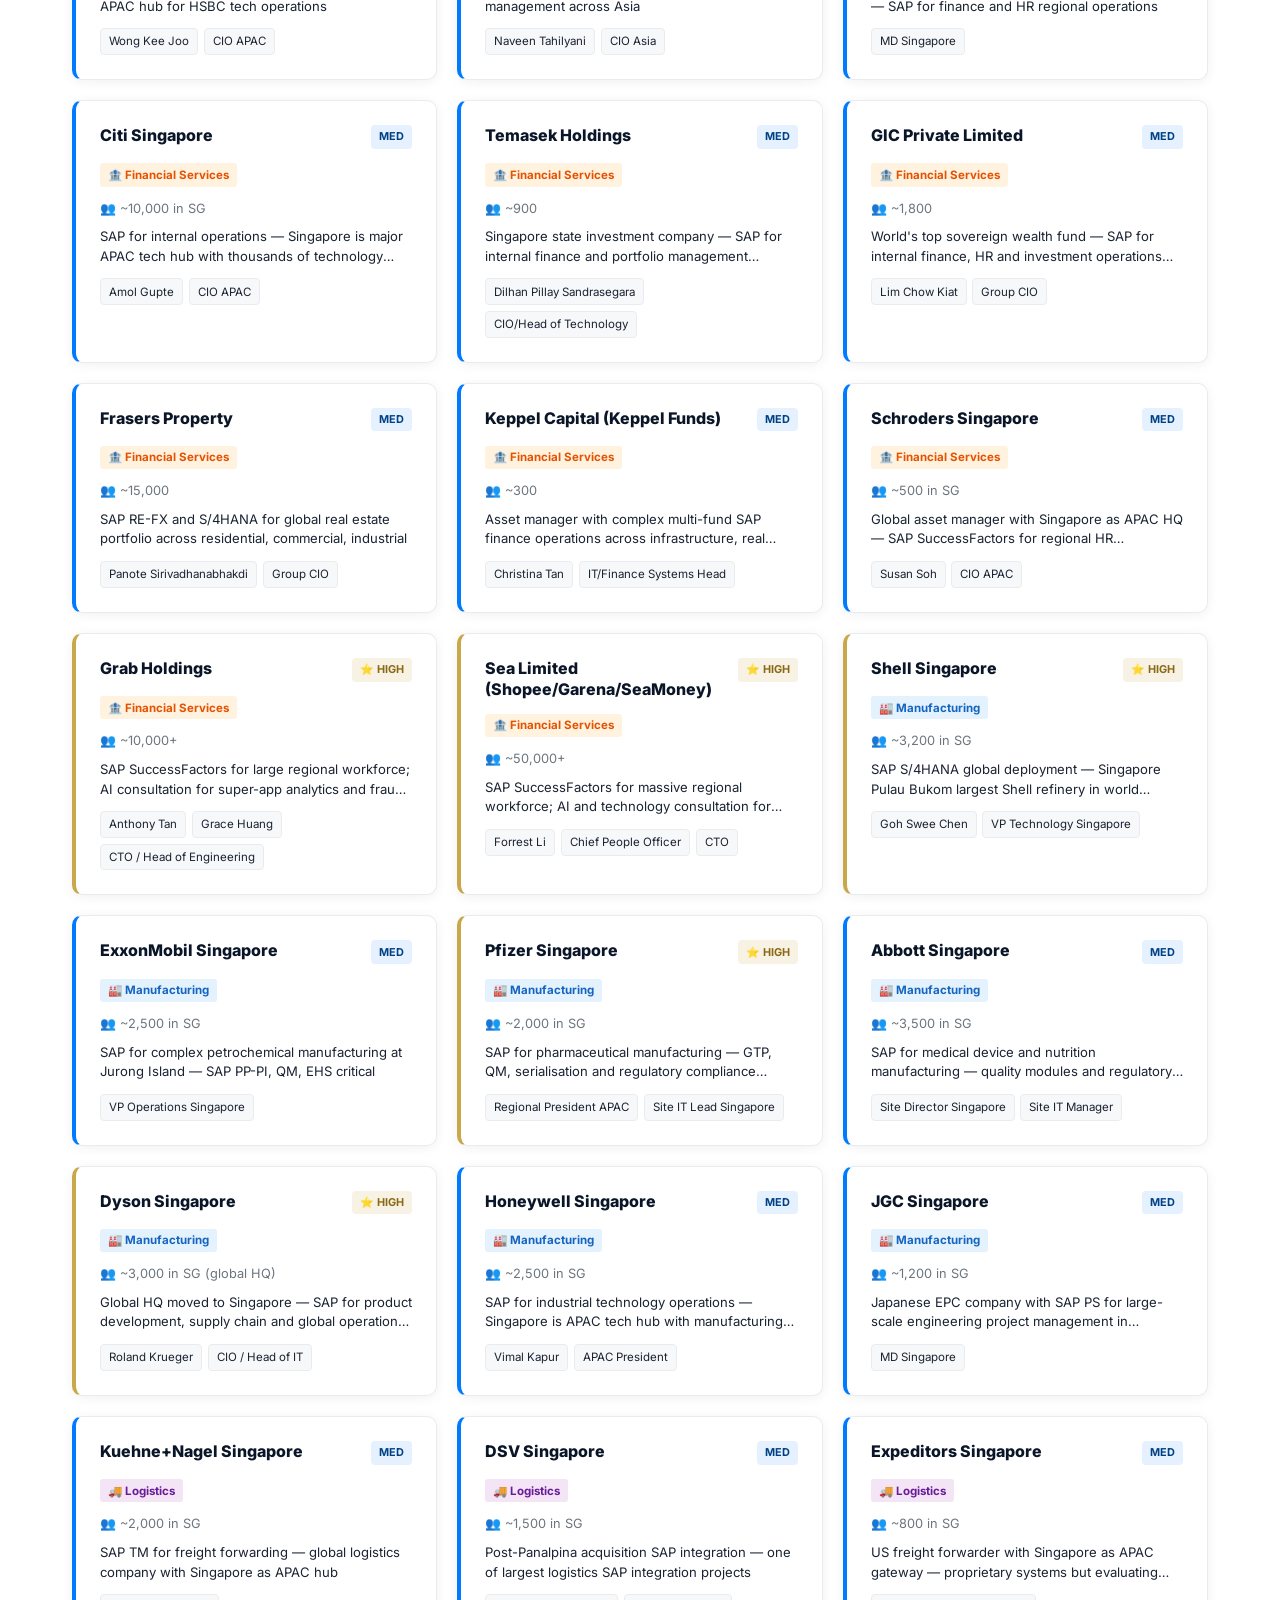
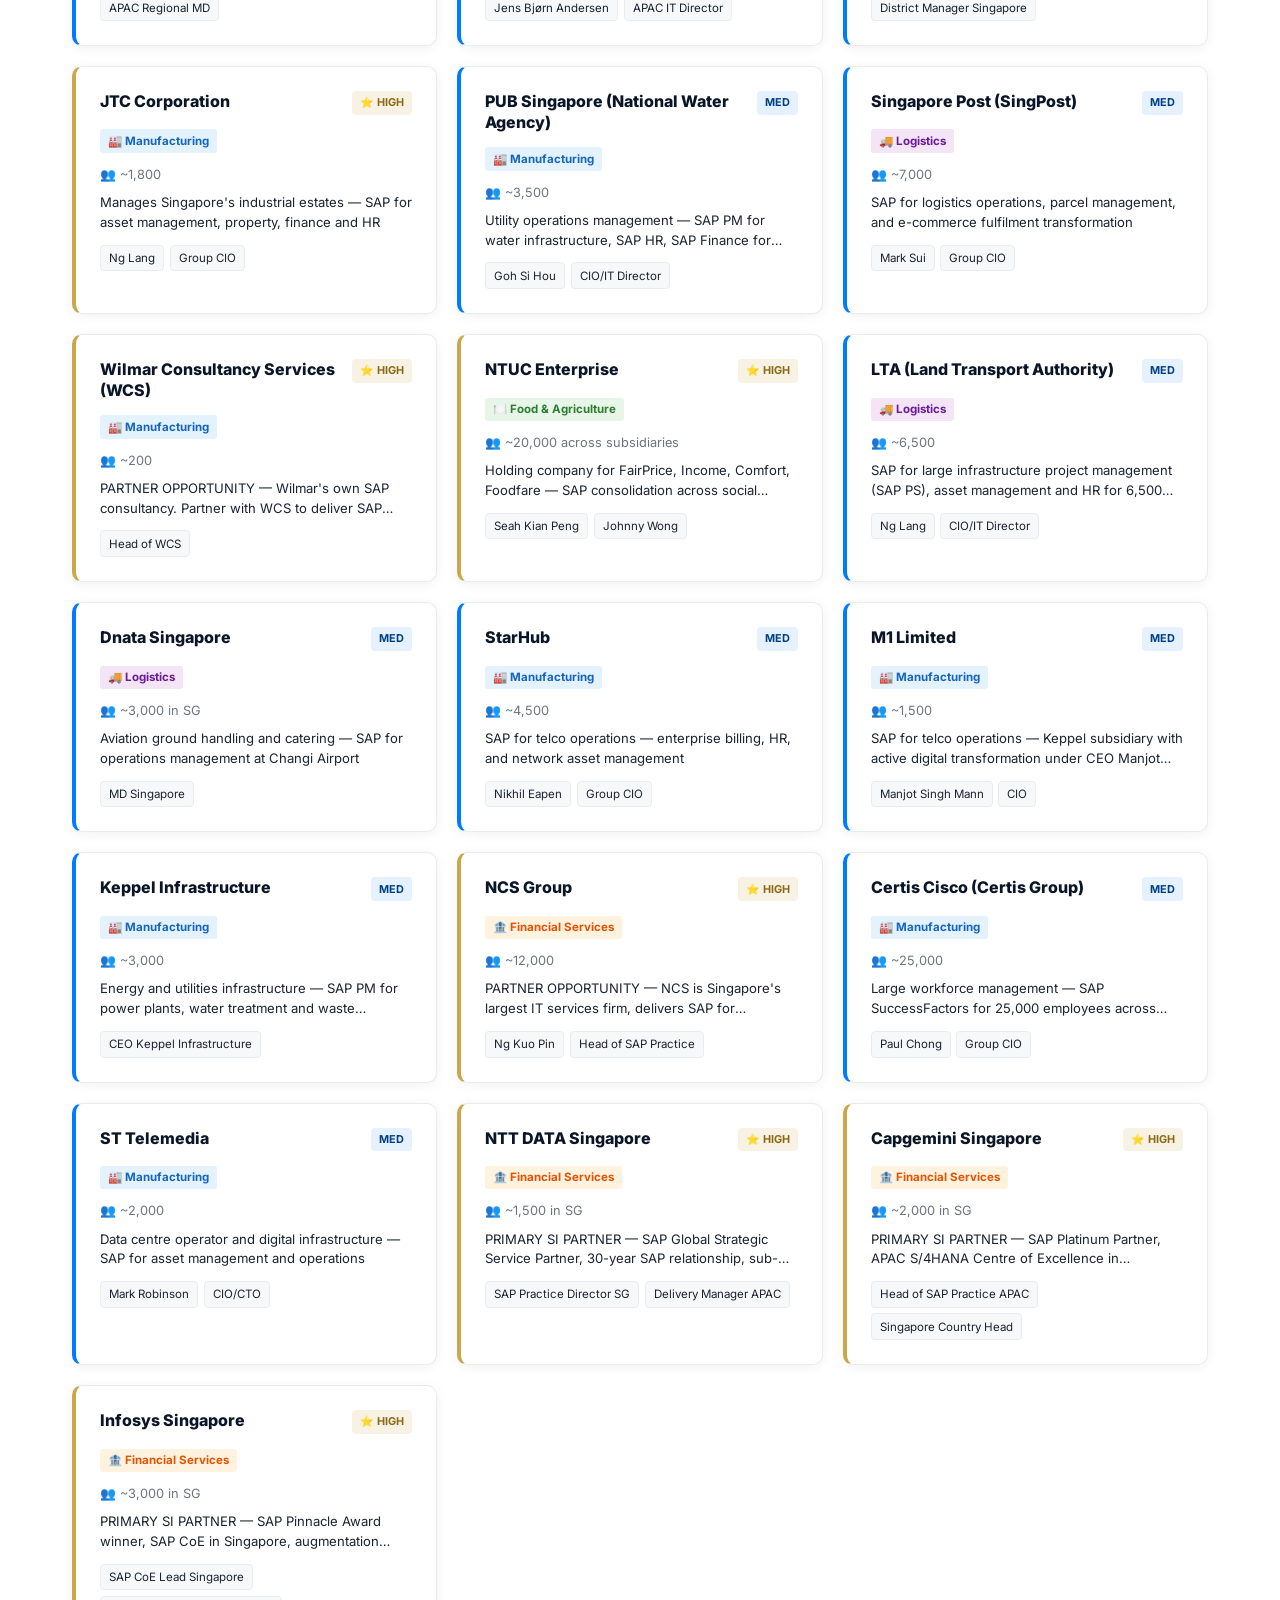
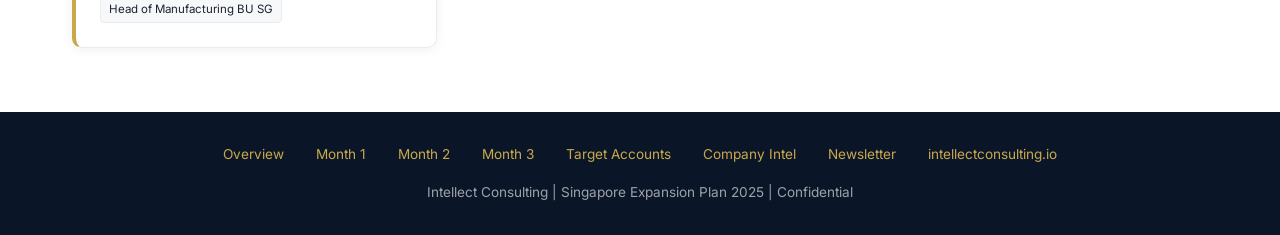
==== commit 10fefe51: "Add SAP Singapore Pulse newsletter strategy page with full content pillars, sample issue, 90-day roa" ====
--- a/companies/index.html
+++ b/companies/index.html
@@ -98,6 +98,7 @@
       <li><a href="../month3.html">Month 3</a></li>
       <li><a href="../targets.html">Target Accounts</a></li>
       <li><a href="index.html" class="active">Company Intel</a></li>
+      <li><a href="../newsletter.html">Newsletter</a></li>
     </ul>
     <div class="hamburger" onclick="toggleNav()">☰</div>
   </div>
@@ -162,6 +163,7 @@
     <a href="../month3.html">Month 3</a>
     <a href="../targets.html">Target Accounts</a>
     <a href="index.html">Company Intel</a>
+    <a href="../newsletter.html">Newsletter</a>
     <a href="https://intellectconsulting.io" target="_blank">intellectconsulting.io</a>
   </div>
   <p>Intellect Consulting | Singapore Expansion Plan 2025 | Confidential</p>
